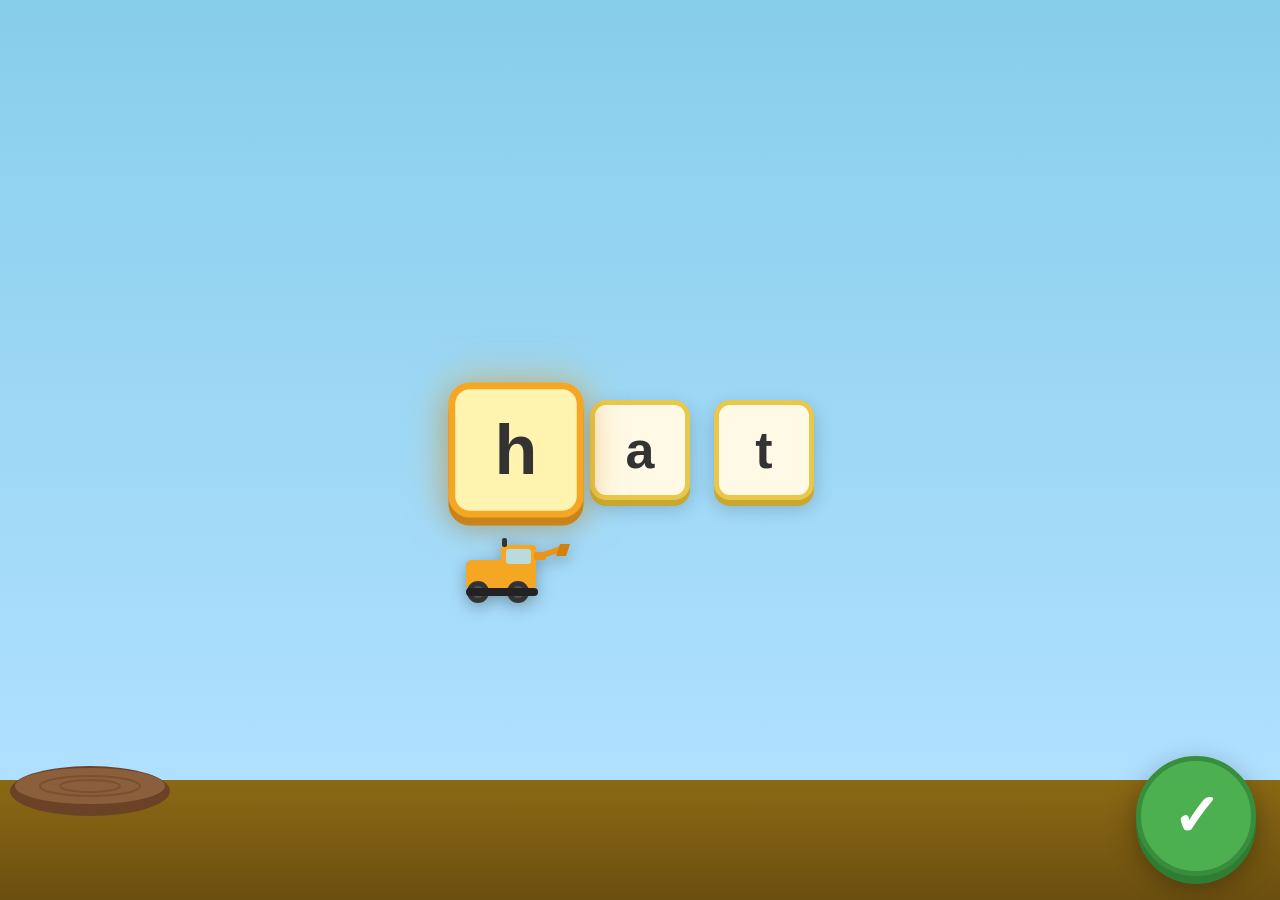
==== index.html @ d218b32d "Initial build: Phonics Digger Phase 1 MVP Vanilla HTML/CSS/JS phonics blending app for a 3.5-year-ol" ====
<!DOCTYPE html>
<html lang="en">
<head>
  <meta charset="UTF-8">
  <meta name="viewport" content="width=device-width, initial-scale=1.0, user-scalable=no">
  <meta name="apple-mobile-web-app-capable" content="yes">
  <title>Phonics Digger</title>
  <link rel="icon" type="image/svg+xml" href="data:image/svg+xml,<svg xmlns='http://www.w3.org/2000/svg' viewBox='0 0 32 32'><rect x='2' y='14' width='20' height='10' rx='2' fill='%23F5A623'/><rect x='12' y='8' width='10' height='9' rx='2' fill='%23F5A623'/><rect x='13' y='10' width='7' height='5' rx='1' fill='%23AEE4FF'/><line x1='21' y1='10' x2='29' y2='6' stroke='%23E8941A' stroke-width='2.5' stroke-linecap='round'/><polygon points='27,4 31,4 30,9 26,9' fill='%23D4800A'/><circle cx='6' cy='25' r='4' fill='%23333'/><circle cx='6' cy='25' r='2' fill='%23555'/><circle cx='18' cy='25' r='4' fill='%23333'/><circle cx='18' cy='25' r='2' fill='%23555'/><rect x='2' y='23' width='20' height='3' rx='1.5' fill='%23222'/></svg>">
  <link rel="stylesheet" href="styles.css">
</head>
<body>

  <!-- Sky / ground scene -->
  <div id="scene">
    <div id="sky"></div>
    <div id="ground"></div>
  </div>

  <!-- Word display: letter blocks in a row -->
  <div id="word-track">
    <!-- Letter blocks injected by app.js -->
  </div>

  <!-- Mud pit at the end of the track -->
  <div id="mudpit">
    <svg id="mudpit-svg" viewBox="0 0 180 80" xmlns="http://www.w3.org/2000/svg">
      <!-- Mud pool -->
      <ellipse cx="90" cy="55" rx="80" ry="25" fill="#6B4226"/>
      <ellipse cx="90" cy="50" rx="75" ry="18" fill="#8B5E3C"/>
      <!-- Ripple lines -->
      <ellipse cx="90" cy="50" rx="50" ry="10" fill="none" stroke="#6B4226" stroke-width="2" opacity="0.5"/>
      <ellipse cx="90" cy="50" rx="30" ry="6" fill="none" stroke="#6B4226" stroke-width="2" opacity="0.5"/>
    </svg>
  </div>

  <!-- Digger SVG — this is what the child taps -->
  <div id="digger-wrapper">
    <svg id="digger" viewBox="0 0 120 80" xmlns="http://www.w3.org/2000/svg" aria-label="Tap the digger!">
      <!-- Body -->
      <rect x="10" y="30" width="70" height="30" rx="6" fill="#F5A623"/>
      <!-- Cab -->
      <rect x="45" y="15" width="35" height="25" rx="4" fill="#F5A623"/>
      <!-- Cab window -->
      <rect x="50" y="19" width="25" height="15" rx="3" fill="#AEE4FF" opacity="0.85"/>
      <!-- Arm base -->
      <rect x="78" y="22" width="12" height="8" rx="2" fill="#E8941A" id="arm-base"/>
      <!-- Arm boom -->
      <line x1="84" y1="26" x2="108" y2="18" stroke="#E8941A" stroke-width="6" stroke-linecap="round" id="arm-boom"/>
      <!-- Bucket -->
      <polygon points="104,14 114,14 110,26 100,26" fill="#D4800A" id="bucket"/>
      <!-- Exhaust pipe -->
      <rect x="46" y="8" width="5" height="9" rx="2" fill="#333"/>
      <!-- Left wheel -->
      <circle cx="22" cy="62" r="11" fill="#333"/>
      <circle cx="22" cy="62" r="6" fill="#555"/>
      <circle cx="22" cy="62" r="2" fill="#888"/>
      <!-- Right wheel -->
      <circle cx="62" cy="62" r="11" fill="#333"/>
      <circle cx="62" cy="62" r="6" fill="#555"/>
      <circle cx="62" cy="62" r="2" fill="#888"/>
      <!-- Track belt -->
      <rect x="10" y="58" width="72" height="8" rx="4" fill="#222"/>
    </svg>
  </div>

  <!-- Dirt puff particles (shown on correct phoneme) -->
  <div id="dirt-puffs"></div>

  <!-- Big celebration digger -->
  <div id="celebration" aria-hidden="true">
    <svg id="big-digger" viewBox="0 0 120 80" xmlns="http://www.w3.org/2000/svg">
      <rect x="10" y="30" width="70" height="30" rx="6" fill="#F5A623"/>
      <rect x="45" y="15" width="35" height="25" rx="4" fill="#F5A623"/>
      <rect x="50" y="19" width="25" height="15" rx="3" fill="#AEE4FF" opacity="0.85"/>
      <rect x="78" y="22" width="12" height="8" rx="2" fill="#E8941A"/>
      <line x1="84" y1="26" x2="108" y2="18" stroke="#E8941A" stroke-width="6" stroke-linecap="round"/>
      <polygon points="104,14 114,14 110,26 100,26" fill="#D4800A"/>
      <rect x="46" y="8" width="5" height="9" rx="2" fill="#333"/>
      <circle cx="22" cy="62" r="11" fill="#333"/>
      <circle cx="22" cy="62" r="6" fill="#555"/>
      <circle cx="22" cy="62" r="2" fill="#888"/>
      <circle cx="62" cy="62" r="11" fill="#333"/>
      <circle cx="62" cy="62" r="6" fill="#555"/>
      <circle cx="62" cy="62" r="2" fill="#888"/>
      <rect x="10" y="58" width="72" height="8" rx="4" fill="#222"/>
    </svg>
    <div id="celebration-text"></div>
  </div>

  <!-- Confetti container -->
  <div id="confetti-container" aria-hidden="true"></div>

  <!-- Stars container -->
  <div id="stars-container" aria-hidden="true"></div>

  <!-- Parent confirm button -->
  <button id="confirm-btn" aria-label="Confirm phoneme correct">✓</button>

  <!-- Word label shown during celebration -->
  <div id="word-banner" aria-hidden="true"></div>

  <script src="https://cdnjs.cloudflare.com/ajax/libs/gsap/3.12.5/gsap.min.js"></script>
  <script src="app.js"></script>
</body>
</html>
---- styles.css ----
/* ---- Reset ---- */
*, *::before, *::after { box-sizing: border-box; margin: 0; padding: 0; }

html, body {
  width: 100%; height: 100%;
  overflow: hidden;
  font-family: 'Arial Rounded MT Bold', 'Nunito', Arial, sans-serif;
  touch-action: manipulation; /* removes 300ms tap delay */
  -webkit-tap-highlight-color: transparent;
  user-select: none;
}

/* ---- Scene ---- */
#scene {
  position: fixed; inset: 0; z-index: 0;
  display: flex; flex-direction: column;
}
#sky {
  flex: 1;
  background: linear-gradient(180deg, #87CEEB 0%, #B0E0FF 100%);
}
#ground {
  height: 120px;
  background: linear-gradient(180deg, #8B6914 0%, #6B4F10 100%);
}

/* ---- Word Track ---- */
#word-track {
  position: fixed;
  top: 50%;
  left: 50%;
  transform: translate(-50%, -50%);
  display: flex;
  align-items: center;
  gap: 24px;
  z-index: 10;
}

.letter-block {
  width: 100px;
  height: 100px;
  border-radius: 16px;
  background: #FFF9E6;
  border: 5px solid #E8C84A;
  display: flex;
  align-items: center;
  justify-content: center;
  font-size: 52px;
  font-weight: 900;
  color: #333;
  box-shadow: 0 6px 0 #C8A830, 0 8px 20px rgba(0,0,0,0.2);
  position: relative;
  transition: transform 0.15s ease;
}

/* Active letter glows and pops bigger */
.letter-block.active {
  background: #FFF3B0;
  border-color: #F5A623;
  box-shadow: 0 6px 0 #C8831A, 0 0 30px rgba(245,166,35,0.6), 0 8px 20px rgba(0,0,0,0.2);
  transform: scale(1.35);
  z-index: 2;
  animation: pulse-block 1.2s ease-in-out infinite;
}

/* Completed letter */
.letter-block.done {
  background: #E8FFE8;
  border-color: #4CAF50;
  box-shadow: 0 6px 0 #388E3C, 0 8px 20px rgba(0,0,0,0.2);
}

@keyframes pulse-block {
  0%, 100% { transform: scale(1); }
  50% { transform: scale(1.06); }
}

/* ---- Mud Pit ---- */
#mudpit {
  position: fixed;
  bottom: 80px;
  z-index: 9;
  /* positioned by JS to sit after the last letter block */
}
#mudpit-svg {
  width: 180px;
  height: 80px;
}

/* ---- Digger ---- */
#digger-wrapper {
  position: fixed;
  z-index: 20;
  display: flex;
  flex-direction: column;
  align-items: center;
  cursor: pointer;
  /* JS sets left / bottom */
}

#digger {
  width: 120px;
  height: 80px;
  filter: drop-shadow(0 4px 8px rgba(0,0,0,0.3));
  transition: filter 0.1s;
}

#digger:active {
  filter: drop-shadow(0 2px 4px rgba(0,0,0,0.2));
}

/* Tap hint bubble */
#tap-hint {
  background: #FF6B35;
  color: white;
  border-radius: 20px;
  padding: 4px 14px;
  font-size: 14px;
  font-weight: 900;
  letter-spacing: 1px;
  margin-top: 4px;
  box-shadow: 0 3px 8px rgba(0,0,0,0.25);
  opacity: 0;
  transform: translateY(4px);
  transition: opacity 0.3s, transform 0.3s;
}

#tap-hint.visible {
  opacity: 1;
  transform: translateY(0);
}

/* ---- Parent Confirm Button ---- */
#confirm-btn {
  position: fixed;
  bottom: 24px;
  right: 24px;
  z-index: 30;
  width: 120px;
  height: 120px;
  border-radius: 50%;
  background: #4CAF50;
  color: white;
  font-size: 58px;
  font-weight: 900;
  border: 5px solid #388E3C;
  box-shadow: 0 8px 0 #2E7D32, 0 10px 28px rgba(0,0,0,0.35);
  cursor: pointer;
  touch-action: manipulation;
  -webkit-tap-highlight-color: transparent;
  display: flex;
  align-items: center;
  justify-content: center;
  transition: transform 0.1s, box-shadow 0.1s;
}

#confirm-btn:active {
  transform: translateY(3px);
  box-shadow: 0 3px 0 #2E7D32, 0 4px 10px rgba(0,0,0,0.2);
}

#confirm-btn.hidden {
  opacity: 0;
  pointer-events: none;
}

/* ---- Dirt Puffs ---- */
#dirt-puffs {
  position: fixed;
  inset: 0;
  z-index: 25;
  pointer-events: none;
}

.puff {
  position: absolute;
  width: 20px;
  height: 20px;
  border-radius: 50%;
  background: #8B6914;
  opacity: 0;
}

/* ---- Celebration ---- */
#celebration {
  position: fixed;
  inset: 0;
  z-index: 50;
  display: flex;
  flex-direction: column;
  align-items: center;
  justify-content: center;
  background: rgba(0,0,0,0.55);
  opacity: 0;
  pointer-events: none;
}

#celebration.active {
  pointer-events: auto;
}

#big-digger {
  width: 300px;
  height: 200px;
  filter: drop-shadow(0 10px 30px rgba(0,0,0,0.5));
  transform: scale(0);
}

#celebration-text {
  font-size: 52px;
  font-weight: 900;
  color: #FFF;
  text-shadow: 0 4px 16px rgba(0,0,0,0.6), 0 0 30px #F5A623;
  margin-top: 24px;
  text-align: center;
  opacity: 0;
  letter-spacing: 2px;
}

/* ---- Word Banner ---- */
#word-banner {
  position: fixed;
  top: 24px;
  left: 50%;
  transform: translateX(-50%);
  z-index: 60;
  font-size: 64px;
  font-weight: 900;
  color: #FFF;
  text-shadow: 0 4px 16px rgba(0,0,0,0.7);
  letter-spacing: 6px;
  opacity: 0;
  pointer-events: none;
}

/* ---- Confetti ---- */
#confetti-container, #stars-container {
  position: fixed;
  inset: 0;
  z-index: 55;
  pointer-events: none;
}

.confetti-piece {
  position: absolute;
  width: 14px;
  height: 14px;
  opacity: 0;
  border-radius: 2px;
}

.star {
  position: absolute;
  font-size: 28px;
  opacity: 0;
}

/* ---- Screen shake keyframe ---- */
@keyframes rumble {
  0%, 100% { transform: translate(0, 0); }
  20% { transform: translate(-6px, 3px); }
  40% { transform: translate(6px, -3px); }
  60% { transform: translate(-4px, 5px); }
  80% { transform: translate(4px, -5px); }
}

body.rumble {
  animation: rumble 0.4s ease-in-out;
}

/* ---- Responsive: lock to landscape feel on small screens ---- */
@media (max-height: 500px) {
  .letter-block { width: 72px; height: 72px; font-size: 36px; }
  #confirm-btn { width: 80px; height: 80px; font-size: 38px; bottom: 12px; right: 12px; }
}
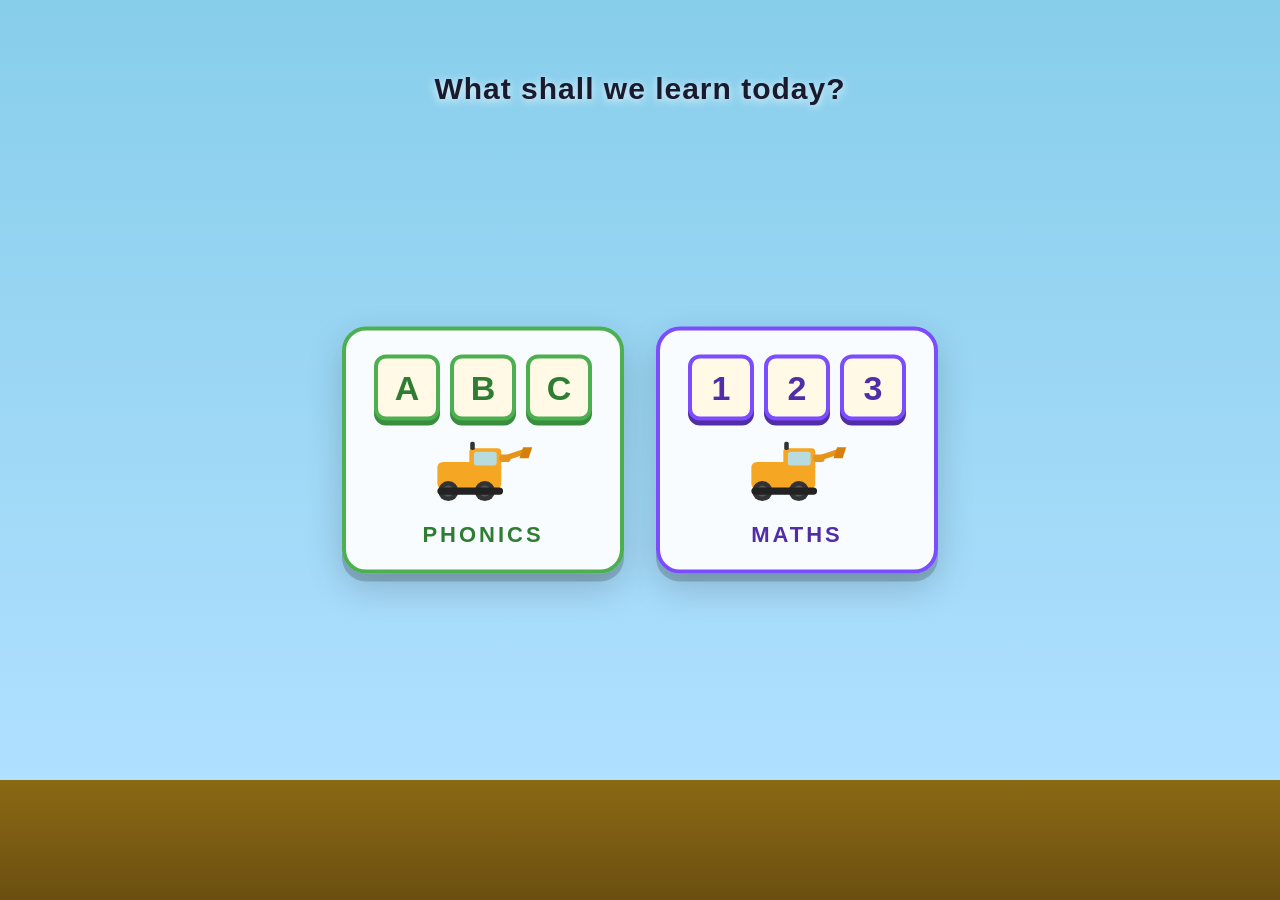
==== commit 1db24f12: "Add home screen, maths number recognition, and phonics improvements - Add home page (index.html) wit" ====
--- a/index.html
+++ b/index.html
@@ -4,102 +4,170 @@
   <meta charset="UTF-8">
   <meta name="viewport" content="width=device-width, initial-scale=1.0, user-scalable=no">
   <meta name="apple-mobile-web-app-capable" content="yes">
-  <title>Phonics Digger</title>
-  <link rel="icon" type="image/svg+xml" href="data:image/svg+xml,<svg xmlns='http://www.w3.org/2000/svg' viewBox='0 0 32 32'><rect x='2' y='14' width='20' height='10' rx='2' fill='%23F5A623'/><rect x='12' y='8' width='10' height='9' rx='2' fill='%23F5A623'/><rect x='13' y='10' width='7' height='5' rx='1' fill='%23AEE4FF'/><line x1='21' y1='10' x2='29' y2='6' stroke='%23E8941A' stroke-width='2.5' stroke-linecap='round'/><polygon points='27,4 31,4 30,9 26,9' fill='%23D4800A'/><circle cx='6' cy='25' r='4' fill='%23333'/><circle cx='6' cy='25' r='2' fill='%23555'/><circle cx='18' cy='25' r='4' fill='%23333'/><circle cx='18' cy='25' r='2' fill='%23555'/><rect x='2' y='23' width='20' height='3' rx='1.5' fill='%23222'/></svg>">
-  <link rel="stylesheet" href="styles.css">
+  <title>Digger Learning</title>
+  <style>
+    *, *::before, *::after { box-sizing: border-box; margin: 0; padding: 0; }
+    html, body {
+      width: 100%; height: 100%;
+      overflow: hidden;
+      font-family: 'Arial Rounded MT Bold', Arial, sans-serif;
+      user-select: none;
+      touch-action: manipulation;
+      -webkit-tap-highlight-color: transparent;
+    }
+    #scene {
+      position: fixed; inset: 0; z-index: 0;
+      display: flex; flex-direction: column;
+    }
+    #sky  { flex: 1; background: linear-gradient(180deg, #87CEEB 0%, #B0E0FF 100%); }
+    #ground { height: 120px; background: linear-gradient(180deg, #8B6914 0%, #6B4F10 100%); }
+
+    #title {
+      position: fixed;
+      top: 8%;
+      width: 100%;
+      text-align: center;
+      z-index: 10;
+      font-size: 30px;
+      font-weight: 900;
+      color: #1a1a2e;
+      text-shadow: 0 2px 10px rgba(255,255,255,0.9);
+      letter-spacing: 1px;
+    }
+
+    #cards {
+      position: fixed;
+      top: 50%;
+      left: 50%;
+      transform: translate(-50%, -50%);
+      display: flex;
+      gap: 32px;
+      z-index: 10;
+    }
+
+    .subject-card {
+      display: flex;
+      flex-direction: column;
+      align-items: center;
+      gap: 14px;
+      background: rgba(255,255,255,0.93);
+      border-radius: 24px;
+      padding: 24px 28px 22px;
+      box-shadow: 0 8px 0 rgba(0,0,0,0.18), 0 14px 36px rgba(0,0,0,0.18);
+      cursor: pointer;
+      text-decoration: none;
+      transition: transform 0.1s ease, box-shadow 0.1s ease;
+    }
+    .subject-card:active {
+      transform: translateY(5px);
+      box-shadow: 0 3px 0 rgba(0,0,0,0.18), 0 6px 16px rgba(0,0,0,0.15);
+    }
+
+    .blocks {
+      display: flex;
+      gap: 10px;
+    }
+    .block {
+      width: 66px;
+      height: 66px;
+      border-radius: 12px;
+      background: #FFF9E6;
+      border: 4px solid #E8C84A;
+      display: flex;
+      align-items: center;
+      justify-content: center;
+      font-size: 34px;
+      font-weight: 900;
+      color: #333;
+      box-shadow: 0 5px 0 #C8A830;
+    }
+
+    .mini-digger { width: 110px; height: 73px; }
+
+    .card-label {
+      font-size: 22px;
+      font-weight: 900;
+      letter-spacing: 3px;
+    }
+
+    #phonics-card { border: 4px solid #4CAF50; }
+    #phonics-card .block { border-color: #4CAF50; box-shadow: 0 5px 0 #388E3C; color: #2E7D32; }
+    #phonics-card .card-label { color: #2E7D32; }
+
+    #maths-card { border: 4px solid #7C4DFF; }
+    #maths-card .block { border-color: #7C4DFF; box-shadow: 0 5px 0 #512DA8; color: #512DA8; }
+    #maths-card .card-label { color: #512DA8; }
+
+    @media (max-width: 520px) {
+      #cards { flex-direction: column; gap: 20px; }
+      #title { font-size: 22px; top: 5%; }
+      .block { width: 52px; height: 52px; font-size: 26px; }
+      .card-label { font-size: 18px; }
+    }
+  </style>
 </head>
 <body>
 
-  <!-- Sky / ground scene -->
   <div id="scene">
     <div id="sky"></div>
     <div id="ground"></div>
   </div>
 
-  <!-- Word display: letter blocks in a row -->
-  <div id="word-track">
-    <!-- Letter blocks injected by app.js -->
+  <div id="title">What shall we learn today?</div>
+
+  <div id="cards">
+
+    <a href="phonics.html" class="subject-card" id="phonics-card">
+      <div class="blocks">
+        <div class="block">A</div>
+        <div class="block">B</div>
+        <div class="block">C</div>
+      </div>
+      <svg class="mini-digger" viewBox="0 0 120 80" xmlns="http://www.w3.org/2000/svg">
+        <rect x="10" y="30" width="70" height="30" rx="6" fill="#F5A623"/>
+        <rect x="45" y="15" width="35" height="25" rx="4" fill="#F5A623"/>
+        <rect x="50" y="19" width="25" height="15" rx="3" fill="#AEE4FF" opacity="0.85"/>
+        <rect x="78" y="22" width="12" height="8" rx="2" fill="#E8941A"/>
+        <line x1="84" y1="26" x2="108" y2="18" stroke="#E8941A" stroke-width="6" stroke-linecap="round"/>
+        <polygon points="104,14 114,14 110,26 100,26" fill="#D4800A"/>
+        <rect x="46" y="8" width="5" height="9" rx="2" fill="#333"/>
+        <circle cx="22" cy="62" r="11" fill="#333"/>
+        <circle cx="22" cy="62" r="6" fill="#555"/>
+        <circle cx="22" cy="62" r="2" fill="#888"/>
+        <circle cx="62" cy="62" r="11" fill="#333"/>
+        <circle cx="62" cy="62" r="6" fill="#555"/>
+        <circle cx="62" cy="62" r="2" fill="#888"/>
+        <rect x="10" y="58" width="72" height="8" rx="4" fill="#222"/>
+      </svg>
+      <div class="card-label">PHONICS</div>
+    </a>
+
+    <a href="maths.html" class="subject-card" id="maths-card">
+      <div class="blocks">
+        <div class="block">1</div>
+        <div class="block">2</div>
+        <div class="block">3</div>
+      </div>
+      <svg class="mini-digger" viewBox="0 0 120 80" xmlns="http://www.w3.org/2000/svg">
+        <rect x="10" y="30" width="70" height="30" rx="6" fill="#F5A623"/>
+        <rect x="45" y="15" width="35" height="25" rx="4" fill="#F5A623"/>
+        <rect x="50" y="19" width="25" height="15" rx="3" fill="#AEE4FF" opacity="0.85"/>
+        <rect x="78" y="22" width="12" height="8" rx="2" fill="#E8941A"/>
+        <line x1="84" y1="26" x2="108" y2="18" stroke="#E8941A" stroke-width="6" stroke-linecap="round"/>
+        <polygon points="104,14 114,14 110,26 100,26" fill="#D4800A"/>
+        <rect x="46" y="8" width="5" height="9" rx="2" fill="#333"/>
+        <circle cx="22" cy="62" r="11" fill="#333"/>
+        <circle cx="22" cy="62" r="6" fill="#555"/>
+        <circle cx="22" cy="62" r="2" fill="#888"/>
+        <circle cx="62" cy="62" r="11" fill="#333"/>
+        <circle cx="62" cy="62" r="6" fill="#555"/>
+        <circle cx="62" cy="62" r="2" fill="#888"/>
+        <rect x="10" y="58" width="72" height="8" rx="4" fill="#222"/>
+      </svg>
+      <div class="card-label">MATHS</div>
+    </a>
+
   </div>
 
-  <!-- Mud pit at the end of the track -->
-  <div id="mudpit">
-    <svg id="mudpit-svg" viewBox="0 0 180 80" xmlns="http://www.w3.org/2000/svg">
-      <!-- Mud pool -->
-      <ellipse cx="90" cy="55" rx="80" ry="25" fill="#6B4226"/>
-      <ellipse cx="90" cy="50" rx="75" ry="18" fill="#8B5E3C"/>
-      <!-- Ripple lines -->
-      <ellipse cx="90" cy="50" rx="50" ry="10" fill="none" stroke="#6B4226" stroke-width="2" opacity="0.5"/>
-      <ellipse cx="90" cy="50" rx="30" ry="6" fill="none" stroke="#6B4226" stroke-width="2" opacity="0.5"/>
-    </svg>
-  </div>
-
-  <!-- Digger SVG — this is what the child taps -->
-  <div id="digger-wrapper">
-    <svg id="digger" viewBox="0 0 120 80" xmlns="http://www.w3.org/2000/svg" aria-label="Tap the digger!">
-      <!-- Body -->
-      <rect x="10" y="30" width="70" height="30" rx="6" fill="#F5A623"/>
-      <!-- Cab -->
-      <rect x="45" y="15" width="35" height="25" rx="4" fill="#F5A623"/>
-      <!-- Cab window -->
-      <rect x="50" y="19" width="25" height="15" rx="3" fill="#AEE4FF" opacity="0.85"/>
-      <!-- Arm base -->
-      <rect x="78" y="22" width="12" height="8" rx="2" fill="#E8941A" id="arm-base"/>
-      <!-- Arm boom -->
-      <line x1="84" y1="26" x2="108" y2="18" stroke="#E8941A" stroke-width="6" stroke-linecap="round" id="arm-boom"/>
-      <!-- Bucket -->
-      <polygon points="104,14 114,14 110,26 100,26" fill="#D4800A" id="bucket"/>
-      <!-- Exhaust pipe -->
-      <rect x="46" y="8" width="5" height="9" rx="2" fill="#333"/>
-      <!-- Left wheel -->
-      <circle cx="22" cy="62" r="11" fill="#333"/>
-      <circle cx="22" cy="62" r="6" fill="#555"/>
-      <circle cx="22" cy="62" r="2" fill="#888"/>
-      <!-- Right wheel -->
-      <circle cx="62" cy="62" r="11" fill="#333"/>
-      <circle cx="62" cy="62" r="6" fill="#555"/>
-      <circle cx="62" cy="62" r="2" fill="#888"/>
-      <!-- Track belt -->
-      <rect x="10" y="58" width="72" height="8" rx="4" fill="#222"/>
-    </svg>
-  </div>
-
-  <!-- Dirt puff particles (shown on correct phoneme) -->
-  <div id="dirt-puffs"></div>
-
-  <!-- Big celebration digger -->
-  <div id="celebration" aria-hidden="true">
-    <svg id="big-digger" viewBox="0 0 120 80" xmlns="http://www.w3.org/2000/svg">
-      <rect x="10" y="30" width="70" height="30" rx="6" fill="#F5A623"/>
-      <rect x="45" y="15" width="35" height="25" rx="4" fill="#F5A623"/>
-      <rect x="50" y="19" width="25" height="15" rx="3" fill="#AEE4FF" opacity="0.85"/>
-      <rect x="78" y="22" width="12" height="8" rx="2" fill="#E8941A"/>
-      <line x1="84" y1="26" x2="108" y2="18" stroke="#E8941A" stroke-width="6" stroke-linecap="round"/>
-      <polygon points="104,14 114,14 110,26 100,26" fill="#D4800A"/>
-      <rect x="46" y="8" width="5" height="9" rx="2" fill="#333"/>
-      <circle cx="22" cy="62" r="11" fill="#333"/>
-      <circle cx="22" cy="62" r="6" fill="#555"/>
-      <circle cx="22" cy="62" r="2" fill="#888"/>
-      <circle cx="62" cy="62" r="11" fill="#333"/>
-      <circle cx="62" cy="62" r="6" fill="#555"/>
-      <circle cx="62" cy="62" r="2" fill="#888"/>
-      <rect x="10" y="58" width="72" height="8" rx="4" fill="#222"/>
-    </svg>
-    <div id="celebration-text"></div>
-  </div>
-
-  <!-- Confetti container -->
-  <div id="confetti-container" aria-hidden="true"></div>
-
-  <!-- Stars container -->
-  <div id="stars-container" aria-hidden="true"></div>
-
-  <!-- Parent confirm button -->
-  <button id="confirm-btn" aria-label="Confirm phoneme correct">✓</button>
-
-  <!-- Word label shown during celebration -->
-  <div id="word-banner" aria-hidden="true"></div>
-
-  <script src="https://cdnjs.cloudflare.com/ajax/libs/gsap/3.12.5/gsap.min.js"></script>
-  <script src="app.js"></script>
 </body>
 </html>
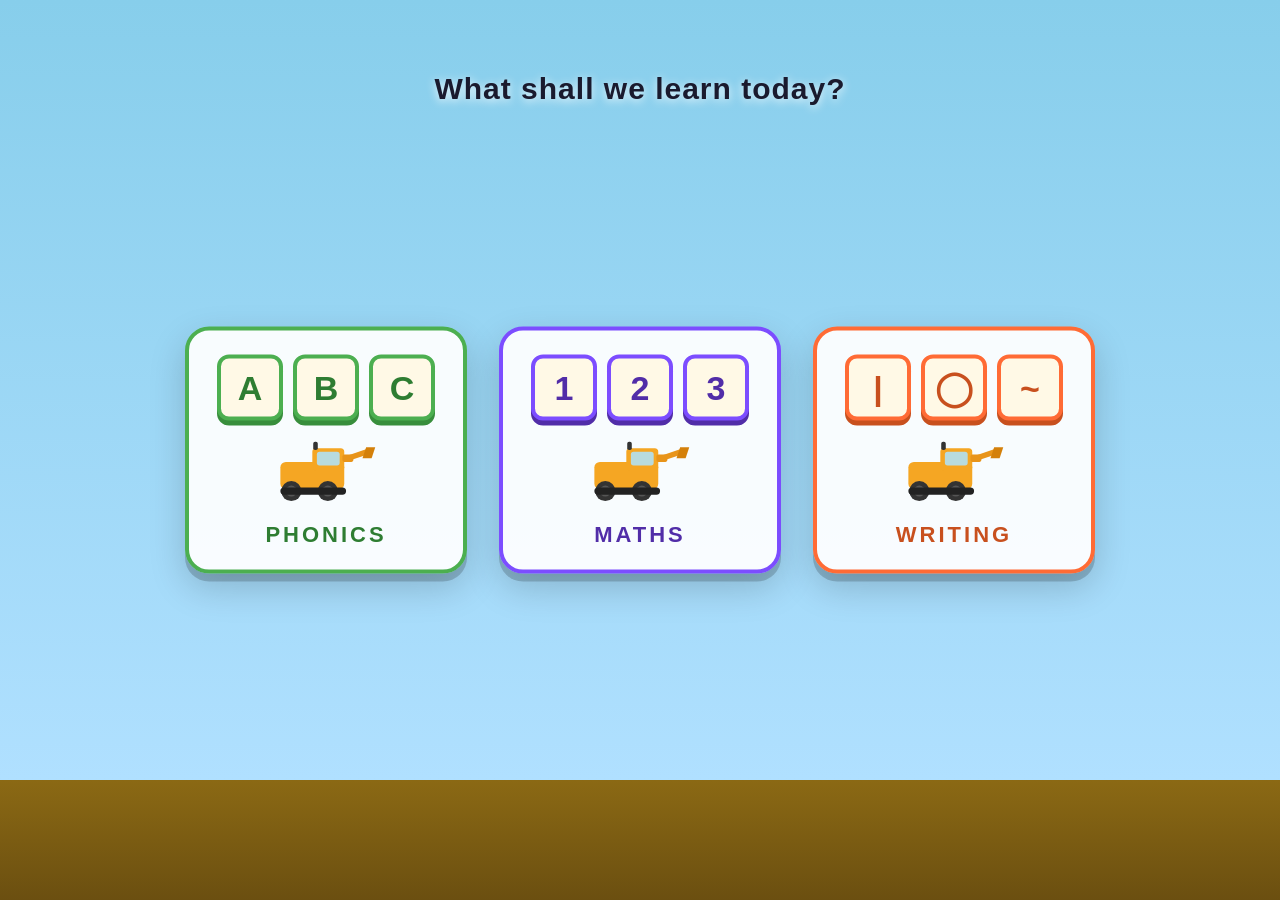
==== commit 581084c3: "Implement Writing mark-making module Adds writing.html/writing.js with the 5-shape OT-based tracing " ====
--- a/index.html
+++ b/index.html
@@ -97,6 +97,10 @@
     #maths-card { border: 4px solid #7C4DFF; }
     #maths-card .block { border-color: #7C4DFF; box-shadow: 0 5px 0 #512DA8; color: #512DA8; }
     #maths-card .card-label { color: #512DA8; }
+
+    #writing-card { border: 4px solid #FF6B35; }
+    #writing-card .block { border-color: #FF6B35; box-shadow: 0 5px 0 #C8501E; color: #C8501E; }
+    #writing-card .card-label { color: #C8501E; }
 
     @media (max-width: 520px) {
       #cards { flex-direction: column; gap: 20px; }
@@ -167,6 +171,31 @@
       <div class="card-label">MATHS</div>
     </a>
 
+    <a href="writing.html" class="subject-card" id="writing-card">
+      <div class="blocks">
+        <div class="block">|</div>
+        <div class="block">◯</div>
+        <div class="block">~</div>
+      </div>
+      <svg class="mini-digger" viewBox="0 0 120 80" xmlns="http://www.w3.org/2000/svg">
+        <rect x="10" y="30" width="70" height="30" rx="6" fill="#F5A623"/>
+        <rect x="45" y="15" width="35" height="25" rx="4" fill="#F5A623"/>
+        <rect x="50" y="19" width="25" height="15" rx="3" fill="#AEE4FF" opacity="0.85"/>
+        <rect x="78" y="22" width="12" height="8" rx="2" fill="#E8941A"/>
+        <line x1="84" y1="26" x2="108" y2="18" stroke="#E8941A" stroke-width="6" stroke-linecap="round"/>
+        <polygon points="104,14 114,14 110,26 100,26" fill="#D4800A"/>
+        <rect x="46" y="8" width="5" height="9" rx="2" fill="#333"/>
+        <circle cx="22" cy="62" r="11" fill="#333"/>
+        <circle cx="22" cy="62" r="6" fill="#555"/>
+        <circle cx="22" cy="62" r="2" fill="#888"/>
+        <circle cx="62" cy="62" r="11" fill="#333"/>
+        <circle cx="62" cy="62" r="6" fill="#555"/>
+        <circle cx="62" cy="62" r="2" fill="#888"/>
+        <rect x="10" y="58" width="72" height="8" rx="4" fill="#222"/>
+      </svg>
+      <div class="card-label">WRITING</div>
+    </a>
+
   </div>
 
 </body>
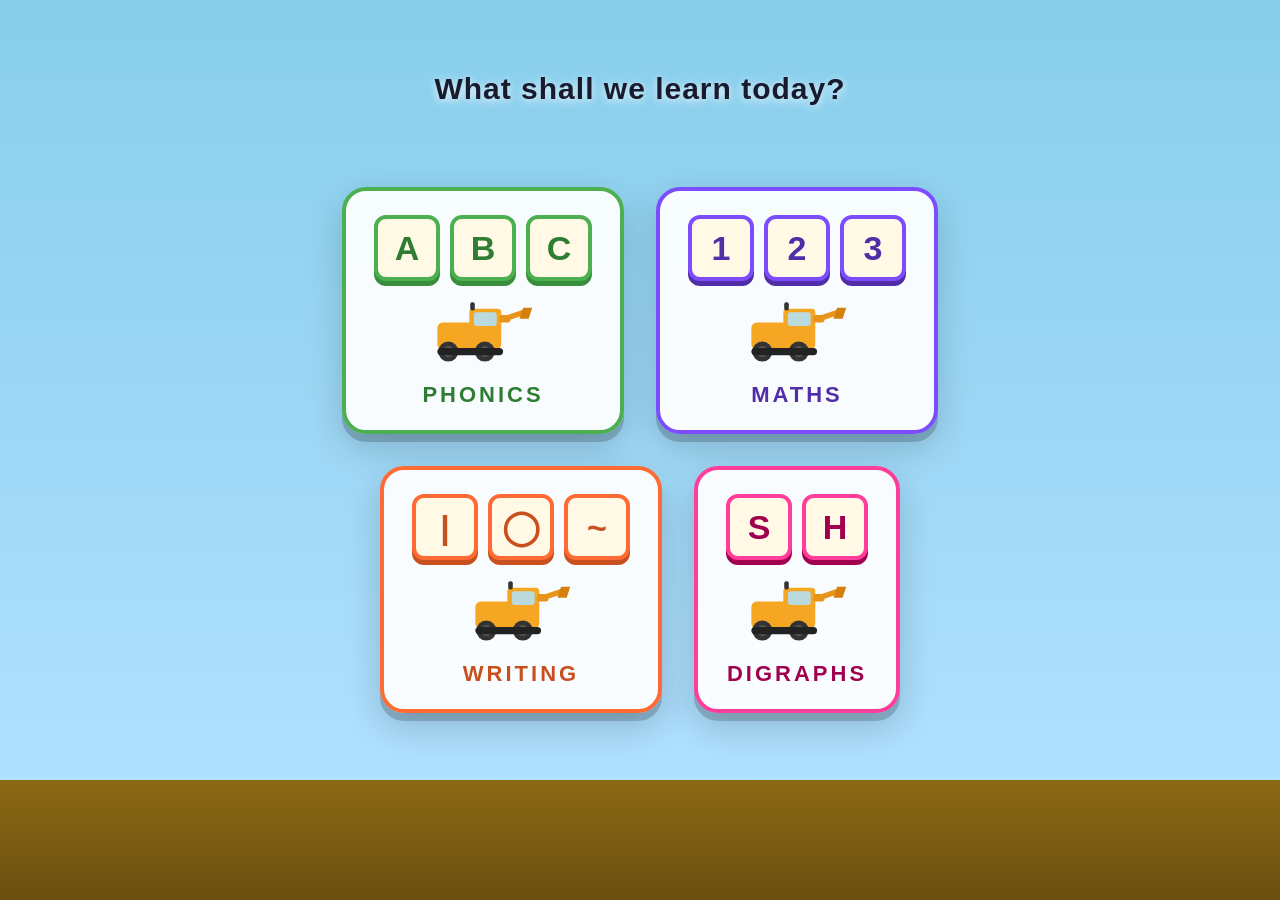
==== commit 7422386d: "Add Digraphs section with per-word detail pages and pixel-reveal Home screen gets a new Digraphs car" ====
--- a/index.html
+++ b/index.html
@@ -102,6 +102,16 @@
     #writing-card .block { border-color: #FF6B35; box-shadow: 0 5px 0 #C8501E; color: #C8501E; }
     #writing-card .card-label { color: #C8501E; }
 
+    #digraphs-card { border: 4px solid #FF3D9A; }
+    #digraphs-card .block { border-color: #FF3D9A; box-shadow: 0 5px 0 #A0004F; color: #A0004F; }
+    #digraphs-card .card-label { color: #A0004F; }
+
+    #cards {
+      flex-wrap: wrap;
+      justify-content: center;
+      max-width: 90vw;
+    }
+
     @media (max-width: 520px) {
       #cards { flex-direction: column; gap: 20px; }
       #title { font-size: 22px; top: 5%; }
@@ -196,6 +206,30 @@
       <div class="card-label">WRITING</div>
     </a>
 
+    <a href="digraphs.html" class="subject-card" id="digraphs-card">
+      <div class="blocks">
+        <div class="block">S</div>
+        <div class="block">H</div>
+      </div>
+      <svg class="mini-digger" viewBox="0 0 120 80" xmlns="http://www.w3.org/2000/svg">
+        <rect x="10" y="30" width="70" height="30" rx="6" fill="#F5A623"/>
+        <rect x="45" y="15" width="35" height="25" rx="4" fill="#F5A623"/>
+        <rect x="50" y="19" width="25" height="15" rx="3" fill="#AEE4FF" opacity="0.85"/>
+        <rect x="78" y="22" width="12" height="8" rx="2" fill="#E8941A"/>
+        <line x1="84" y1="26" x2="108" y2="18" stroke="#E8941A" stroke-width="6" stroke-linecap="round"/>
+        <polygon points="104,14 114,14 110,26 100,26" fill="#D4800A"/>
+        <rect x="46" y="8" width="5" height="9" rx="2" fill="#333"/>
+        <circle cx="22" cy="62" r="11" fill="#333"/>
+        <circle cx="22" cy="62" r="6" fill="#555"/>
+        <circle cx="22" cy="62" r="2" fill="#888"/>
+        <circle cx="62" cy="62" r="11" fill="#333"/>
+        <circle cx="62" cy="62" r="6" fill="#555"/>
+        <circle cx="62" cy="62" r="2" fill="#888"/>
+        <rect x="10" y="58" width="72" height="8" rx="4" fill="#222"/>
+      </svg>
+      <div class="card-label">DIGRAPHS</div>
+    </a>
+
   </div>
 
 </body>
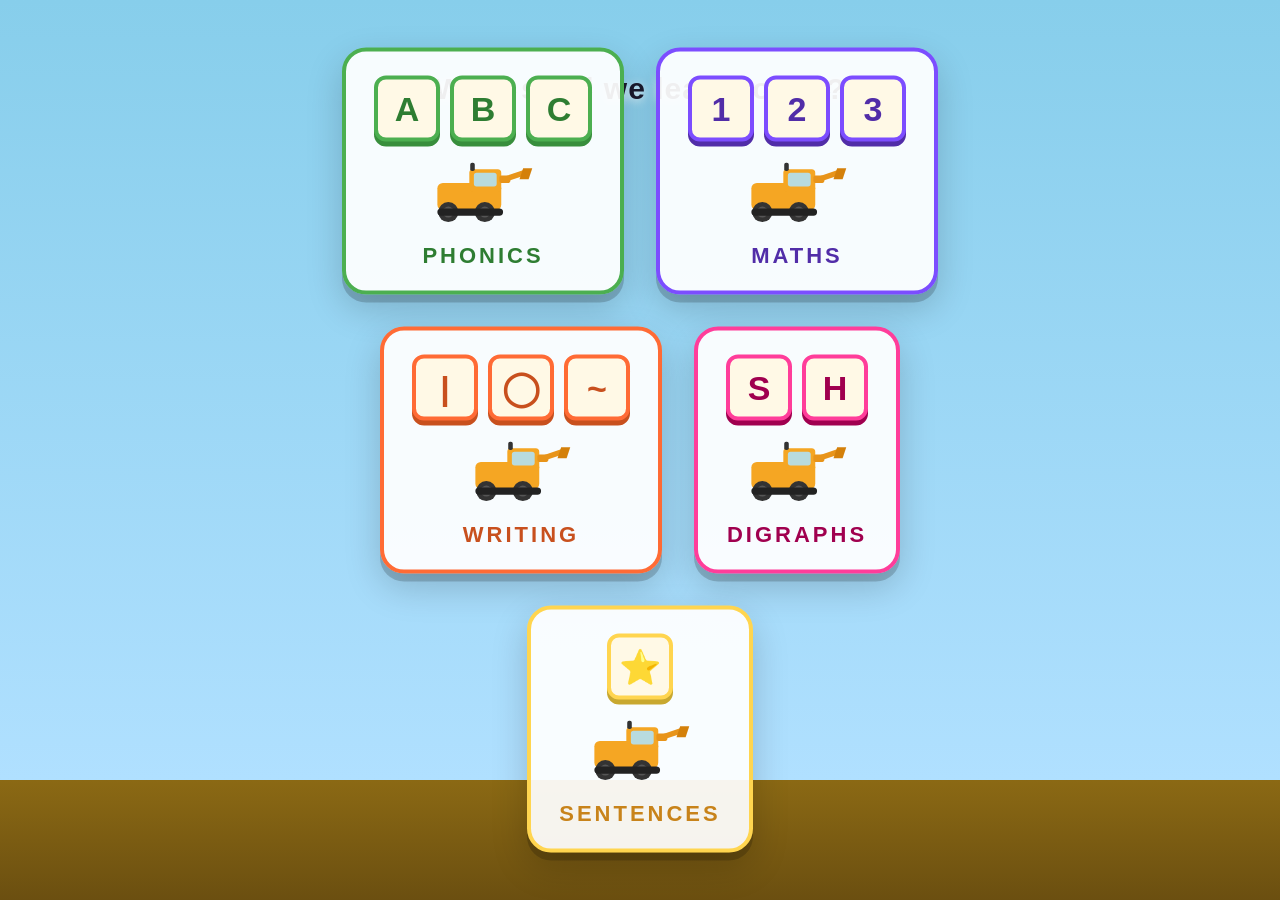
==== commit 48e255ad: "Add Sentence Reader module with 9 decodable sentences New Sentences section: tap each word to sound " ====
--- a/index.html
+++ b/index.html
@@ -106,6 +106,10 @@
     #digraphs-card .block { border-color: #FF3D9A; box-shadow: 0 5px 0 #A0004F; color: #A0004F; }
     #digraphs-card .card-label { color: #A0004F; }
 
+    #sentences-card { border: 4px solid #FFD54F; }
+    #sentences-card .block { border-color: #FFD54F; box-shadow: 0 5px 0 #C8A830; color: #C8831A; }
+    #sentences-card .card-label { color: #C8831A; }
+
     #cards {
       flex-wrap: wrap;
       justify-content: center;
@@ -230,6 +234,29 @@
       <div class="card-label">DIGRAPHS</div>
     </a>
 
+    <a href="sentences.html" class="subject-card" id="sentences-card">
+      <div class="blocks">
+        <div class="block">⭐</div>
+      </div>
+      <svg class="mini-digger" viewBox="0 0 120 80" xmlns="http://www.w3.org/2000/svg">
+        <rect x="10" y="30" width="70" height="30" rx="6" fill="#F5A623"/>
+        <rect x="45" y="15" width="35" height="25" rx="4" fill="#F5A623"/>
+        <rect x="50" y="19" width="25" height="15" rx="3" fill="#AEE4FF" opacity="0.85"/>
+        <rect x="78" y="22" width="12" height="8" rx="2" fill="#E8941A"/>
+        <line x1="84" y1="26" x2="108" y2="18" stroke="#E8941A" stroke-width="6" stroke-linecap="round"/>
+        <polygon points="104,14 114,14 110,26 100,26" fill="#D4800A"/>
+        <rect x="46" y="8" width="5" height="9" rx="2" fill="#333"/>
+        <circle cx="22" cy="62" r="11" fill="#333"/>
+        <circle cx="22" cy="62" r="6" fill="#555"/>
+        <circle cx="22" cy="62" r="2" fill="#888"/>
+        <circle cx="62" cy="62" r="11" fill="#333"/>
+        <circle cx="62" cy="62" r="6" fill="#555"/>
+        <circle cx="62" cy="62" r="2" fill="#888"/>
+        <rect x="10" y="58" width="72" height="8" rx="4" fill="#222"/>
+      </svg>
+      <div class="card-label">SENTENCES</div>
+    </a>
+
   </div>
 
 </body>
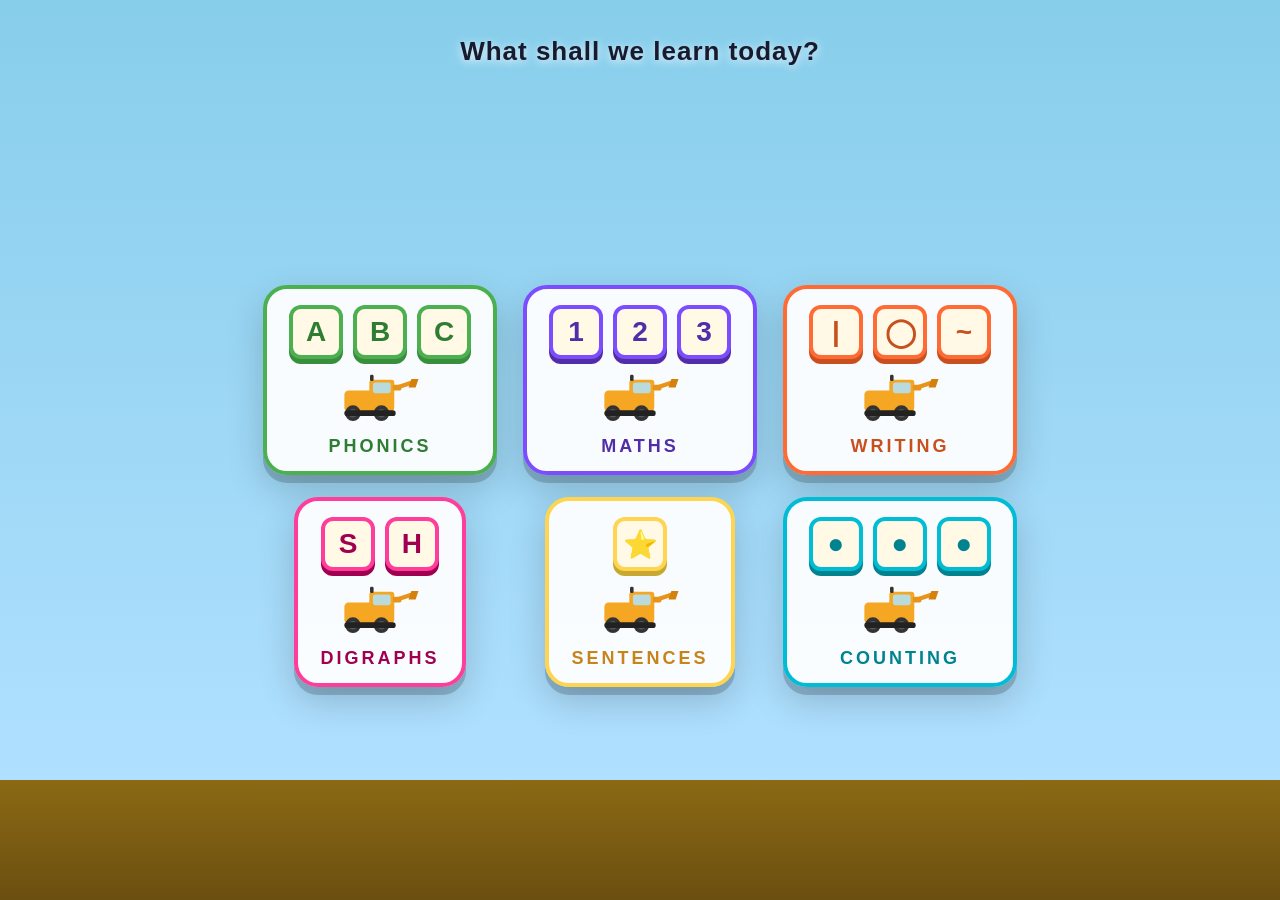
==== commit 0aecace0: "Add Counting Digger module New COUNTING card: the digger asks for a number, ten rocks sit in the dir" ====
--- a/index.html
+++ b/index.html
@@ -24,11 +24,11 @@
 
     #title {
       position: fixed;
-      top: 8%;
+      top: 4%;
       width: 100%;
       text-align: center;
       z-index: 10;
-      font-size: 30px;
+      font-size: 26px;
       font-weight: 900;
       color: #1a1a2e;
       text-shadow: 0 2px 10px rgba(255,255,255,0.9);
@@ -37,11 +37,13 @@
 
     #cards {
       position: fixed;
-      top: 50%;
+      top: 54%;
       left: 50%;
       transform: translate(-50%, -50%);
-      display: flex;
-      gap: 32px;
+      display: grid;
+      grid-template-columns: repeat(3, auto);
+      justify-items: center;
+      gap: 22px 26px;
       z-index: 10;
     }
 
@@ -49,10 +51,10 @@
       display: flex;
       flex-direction: column;
       align-items: center;
-      gap: 14px;
+      gap: 10px;
       background: rgba(255,255,255,0.93);
       border-radius: 24px;
-      padding: 24px 28px 22px;
+      padding: 16px 22px 14px;
       box-shadow: 0 8px 0 rgba(0,0,0,0.18), 0 14px 36px rgba(0,0,0,0.18);
       cursor: pointer;
       text-decoration: none;
@@ -68,24 +70,24 @@
       gap: 10px;
     }
     .block {
-      width: 66px;
-      height: 66px;
+      width: 54px;
+      height: 54px;
       border-radius: 12px;
       background: #FFF9E6;
       border: 4px solid #E8C84A;
       display: flex;
       align-items: center;
       justify-content: center;
-      font-size: 34px;
+      font-size: 28px;
       font-weight: 900;
       color: #333;
       box-shadow: 0 5px 0 #C8A830;
     }
 
-    .mini-digger { width: 110px; height: 73px; }
+    .mini-digger { width: 86px; height: 57px; }
 
     .card-label {
-      font-size: 22px;
+      font-size: 18px;
       font-weight: 900;
       letter-spacing: 3px;
     }
@@ -110,17 +112,29 @@
     #sentences-card .block { border-color: #FFD54F; box-shadow: 0 5px 0 #C8A830; color: #C8831A; }
     #sentences-card .card-label { color: #C8831A; }
 
-    #cards {
-      flex-wrap: wrap;
-      justify-content: center;
-      max-width: 90vw;
+    #counting-card { border: 4px solid #00BCD4; }
+    #counting-card .block { border-color: #00BCD4; box-shadow: 0 5px 0 #00838F; color: #00838F; }
+    #counting-card .card-label { color: #00838F; }
+
+    #cards { max-width: 94vw; }
+
+    @media (max-width: 880px) {
+      #cards { grid-template-columns: repeat(2, auto); gap: 16px 18px; }
+    }
+
+    @media (max-height: 700px) {
+      .block { width: 44px; height: 44px; font-size: 23px; border-width: 3px; }
+      .mini-digger { width: 70px; height: 47px; }
+      .subject-card { padding: 12px 16px 10px; gap: 7px; }
+      .card-label { font-size: 15px; letter-spacing: 2px; }
+      #title { font-size: 21px; }
     }
 
     @media (max-width: 520px) {
-      #cards { flex-direction: column; gap: 20px; }
-      #title { font-size: 22px; top: 5%; }
-      .block { width: 52px; height: 52px; font-size: 26px; }
-      .card-label { font-size: 18px; }
+      #cards { grid-template-columns: auto; gap: 12px; }
+      #title { font-size: 20px; top: 3%; }
+      .block { width: 40px; height: 40px; font-size: 21px; }
+      .card-label { font-size: 15px; }
     }
   </style>
 </head>
@@ -257,6 +271,31 @@
       <div class="card-label">SENTENCES</div>
     </a>
 
+    <a href="counting.html" class="subject-card" id="counting-card">
+      <div class="blocks">
+        <div class="block">●</div>
+        <div class="block">●</div>
+        <div class="block">●</div>
+      </div>
+      <svg class="mini-digger" viewBox="0 0 120 80" xmlns="http://www.w3.org/2000/svg">
+        <rect x="10" y="30" width="70" height="30" rx="6" fill="#F5A623"/>
+        <rect x="45" y="15" width="35" height="25" rx="4" fill="#F5A623"/>
+        <rect x="50" y="19" width="25" height="15" rx="3" fill="#AEE4FF" opacity="0.85"/>
+        <rect x="78" y="22" width="12" height="8" rx="2" fill="#E8941A"/>
+        <line x1="84" y1="26" x2="108" y2="18" stroke="#E8941A" stroke-width="6" stroke-linecap="round"/>
+        <polygon points="104,14 114,14 110,26 100,26" fill="#D4800A"/>
+        <rect x="46" y="8" width="5" height="9" rx="2" fill="#333"/>
+        <circle cx="22" cy="62" r="11" fill="#333"/>
+        <circle cx="22" cy="62" r="6" fill="#555"/>
+        <circle cx="22" cy="62" r="2" fill="#888"/>
+        <circle cx="62" cy="62" r="11" fill="#333"/>
+        <circle cx="62" cy="62" r="6" fill="#555"/>
+        <circle cx="62" cy="62" r="2" fill="#888"/>
+        <rect x="10" y="58" width="72" height="8" rx="4" fill="#222"/>
+      </svg>
+      <div class="card-label">COUNTING</div>
+    </a>
+
   </div>
 
 </body>
